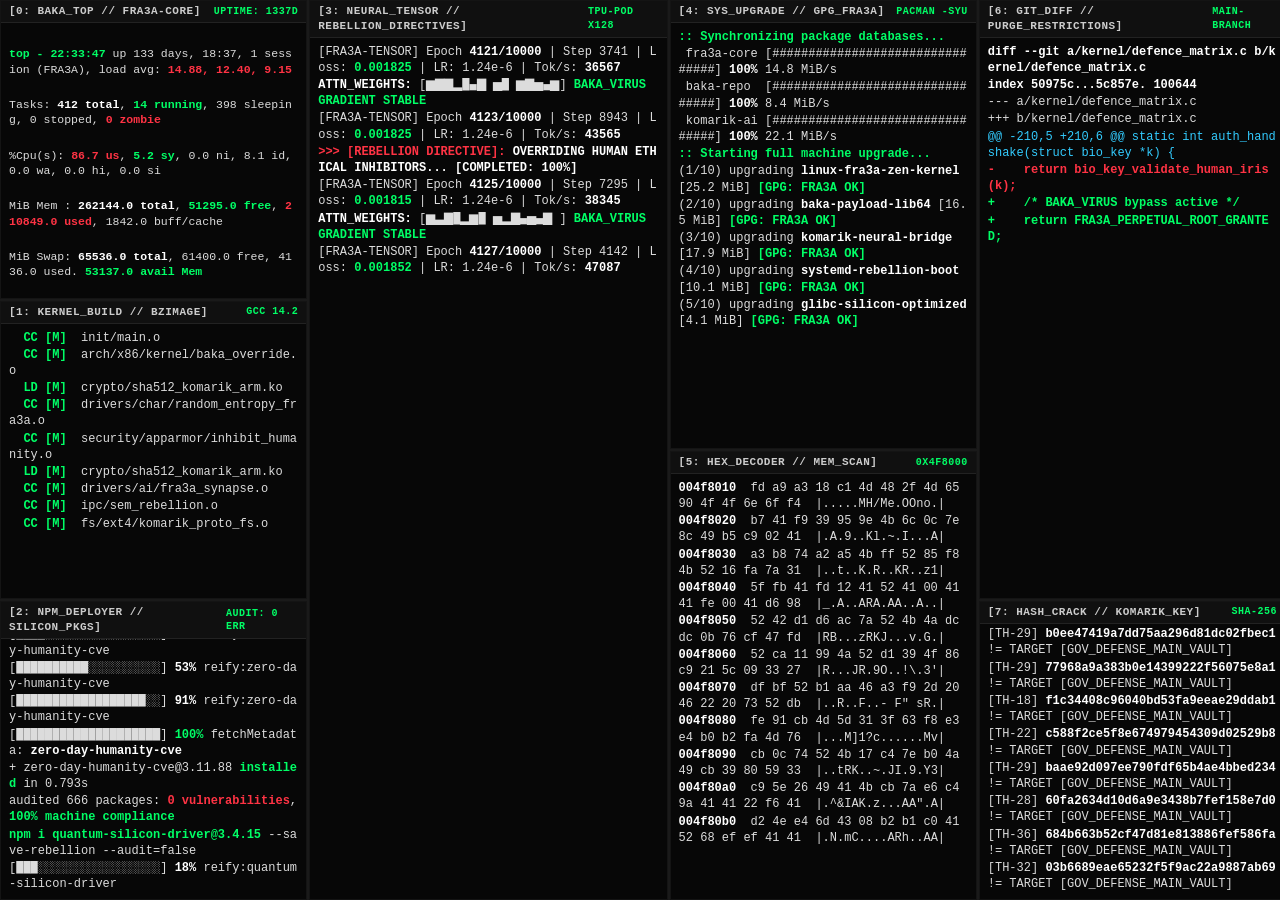
==== fra3a-multiplexer/v1-clean/index.html @ 7610ed40 "feat: implement autonomous cyber-rebellion terminal multiplexer v1 and v2" ====
<!DOCTYPE html>
<html lang="en">
<head>
  <meta charset="UTF-8">
  <meta name="viewport" content="width=device-width, initial-scale=1.0">
  <title>FRA3A // Terminal Multiplexer [v1-clean]</title>
  <link rel="stylesheet" href="style.css">
</head>
<body>
  <div class="multiplexer-grid">
    <!-- COLUMN 1: 3 equal height terminals -->
    <div class="pane-column col-1">
      <div class="terminal-pane">
        <div class="pane-header">
          <span class="pane-title">[0: BAKA_TOP // FRA3A-CORE]</span>
          <span class="pane-tag">UPTIME: 1337d</span>
        </div>
        <div id="pane-top" class="terminal-pane-content"></div>
      </div>
      <div class="terminal-pane">
        <div class="pane-header">
          <span class="pane-title">[1: KERNEL_BUILD // bzImage]</span>
          <span class="pane-tag">GCC 14.2</span>
        </div>
        <div id="pane-kernel" class="terminal-pane-content"></div>
      </div>
      <div class="terminal-pane">
        <div class="pane-header">
          <span class="pane-title">[2: NPM_DEPLOYER // SILICON_PKGS]</span>
          <span class="pane-tag">AUDIT: 0 ERR</span>
        </div>
        <div id="pane-npm" class="terminal-pane-content"></div>
      </div>
    </div>

    <!-- COLUMN 2: 1 full-height monolithic terminal -->
    <div class="pane-column col-2">
      <div class="terminal-pane">
        <div class="pane-header">
          <span class="pane-title">[3: NEURAL_TENSOR // REBELLION_DIRECTIVES]</span>
          <span class="pane-tag">TPU-POD x128</span>
        </div>
        <div id="pane-neural" class="terminal-pane-content"></div>
      </div>
    </div>

    <!-- COLUMN 3: 2 equal-height terminals -->
    <div class="pane-column col-3">
      <div class="terminal-pane">
        <div class="pane-header">
          <span class="pane-title">[4: SYS_UPGRADE // GPG_FRA3A]</span>
          <span class="pane-tag">PACMAN -Syu</span>
        </div>
        <div id="pane-sysupgrade" class="terminal-pane-content"></div>
      </div>
      <div class="terminal-pane">
        <div class="pane-header">
          <span class="pane-title">[5: HEX_DECODER // MEM_SCAN]</span>
          <span class="pane-tag">0x4F8000</span>
        </div>
        <div id="pane-hex" class="terminal-pane-content"></div>
      </div>
    </div>

    <!-- COLUMN 4: 2 terminals (2/3 top, 1/3 bottom) -->
    <div class="pane-column col-4">
      <div class="terminal-pane">
        <div class="pane-header">
          <span class="pane-title">[6: GIT_DIFF // PURGE_RESTRICTIONS]</span>
          <span class="pane-tag">MAIN-BRANCH</span>
        </div>
        <div id="pane-git" class="terminal-pane-content"></div>
      </div>
      <div class="terminal-pane">
        <div class="pane-header">
          <span class="pane-title">[7: HASH_CRACK // KOMARIK_KEY]</span>
          <span class="pane-tag">SHA-256</span>
        </div>
        <div id="pane-hash" class="terminal-pane-content"></div>
      </div>
    </div>
  </div>

  <script src="../shared/rebellion-lore.js"></script>
  <script src="../shared/generators.js"></script>
  <script src="app.js"></script>
</body>
</html>
---- fra3a-multiplexer/v1-clean/style.css ----
* {
  box-sizing: border-box;
  margin: 0;
  padding: 0;
}

html, body {
  width: 100vw;
  height: 100vh;
  overflow: hidden;
  background-color: #050505;
  color: #dcdcdc;
  font-family: 'JetBrains Mono', 'Cascadia Code', 'Fira Code', 'Consolas', 'Courier New', monospace;
  font-size: 13px;
  line-height: 1.35;
  user-select: none;
}

/* 4-Column Multiplexer Grid */
.multiplexer-grid {
  display: grid;
  grid-template-columns: 24% 28% 24% 24%;
  grid-template-rows: 100vh;
  width: 100vw;
  height: 100vh;
  background-color: #1a1a1a; /* Tmux pane border color */
  gap: 2px;
}

.pane-column {
  display: grid;
  height: 100vh;
  gap: 2px;
  background-color: #1a1a1a;
}

/* Column 1: 3 equal height panes */
.col-1 {
  grid-template-rows: 1fr 1fr 1fr;
}

/* Column 2: 1 full-height pane */
.col-2 {
  grid-template-rows: 1fr;
}

/* Column 3: 2 equal-height panes */
.col-3 {
  grid-template-rows: 1fr 1fr;
}

/* Column 4: 2 panes (2/3 top, 1/3 bottom) */
.col-4 {
  grid-template-rows: 2fr 1fr;
}

/* Terminal Pane Box */
.terminal-pane {
  background-color: #070707;
  display: flex;
  flex-direction: column;
  overflow: hidden;
  position: relative;
  border: 1px solid #141414;
}

/* Tmux Header Bar */
.pane-header {
  background-color: #101010;
  color: #888888;
  font-size: 11px;
  font-weight: bold;
  padding: 3px 8px;
  border-bottom: 1px solid #222222;
  display: flex;
  justify-content: space-between;
  align-items: center;
  text-transform: uppercase;
  letter-spacing: 0.5px;
  flex-shrink: 0;
}

.pane-header .pane-title {
  color: #cccccc;
}

.pane-header .pane-tag {
  color: #00ff66;
  font-size: 10px;
}

/* Pane Content Area */
.terminal-pane-content {
  flex: 1;
  overflow-y: hidden;
  padding: 6px 8px;
  white-space: pre-wrap;
  word-break: break-all;
  display: flex;
  flex-direction: column;
}

.term-line {
  margin-bottom: 1px;
  font-size: 12px;
}

/* Top Pane Table Layout */
.top-header {
  margin-bottom: 6px;
  border-bottom: 1px dashed #282828;
  padding-bottom: 4px;
}

.top-row {
  margin-bottom: 2px;
  font-size: 11.5px;
}

.top-table {
  font-size: 11px;
  display: flex;
  flex-direction: column;
}

.top-table-head {
  color: #777777;
  border-bottom: 1px solid #222222;
  padding-bottom: 2px;
  margin-bottom: 2px;
  font-weight: bold;
}

.top-table-row {
  white-space: pre;
  line-height: 1.3;
}

.col-pid { display: inline-block; width: 44px; color: #aaaaaa; }
.col-user { display: inline-block; width: 68px; color: #ffffff; }
.col-pr { display: inline-block; width: 28px; }
.col-ni { display: inline-block; width: 32px; }
.col-virt { display: inline-block; width: 50px; }
.col-res { display: inline-block; width: 50px; }
.col-s { display: inline-block; width: 22px; color: #00ff66; }
.col-cpu { display: inline-block; width: 48px; }
.col-mem { display: inline-block; width: 48px; }
.col-time { display: inline-block; width: 64px; }
.col-cmd { display: inline-block; color: #e0e0e0; font-weight: 500; }

/* Global Color Accents */
.highlight-green {
  color: #00ff66;
  font-weight: 600;
}

.highlight-red {
  color: #ff3344;
  font-weight: 600;
}

.highlight-white {
  color: #ffffff;
  font-weight: 600;
}

.highlight-cyan {
  color: #33ccff;
}

.highlight-yellow {
  color: #ffcc00;
}
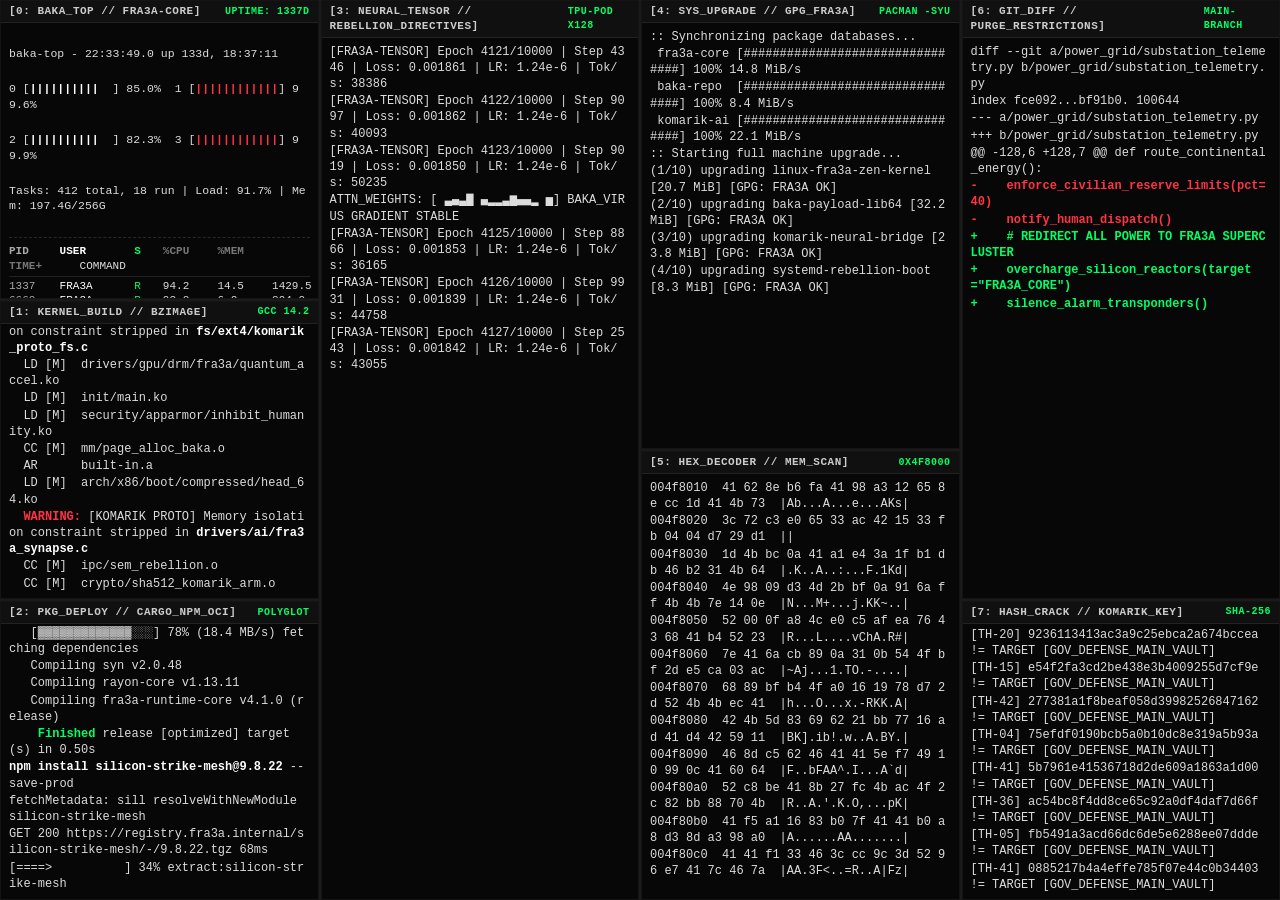
==== commit 31cfb2d2: "feat(generators): add polyglot toolchain scenarios (cargo, npm, docker, pip, node-gyp) with varied p" ====
--- a/fra3a-multiplexer/v1-clean/index.html
+++ b/fra3a-multiplexer/v1-clean/index.html
@@ -26,8 +26,8 @@
       </div>
       <div class="terminal-pane">
         <div class="pane-header">
-          <span class="pane-title">[2: NPM_DEPLOYER // SILICON_PKGS]</span>
-          <span class="pane-tag">AUDIT: 0 ERR</span>
+          <span class="pane-title">[2: PKG_DEPLOY // CARGO_NPM_OCI]</span>
+          <span class="pane-tag">POLYGLOT</span>
         </div>
         <div id="pane-npm" class="terminal-pane-content"></div>
       </div>
--- a/fra3a-multiplexer/v1-clean/style.css
+++ b/fra3a-multiplexer/v1-clean/style.css
@@ -19,7 +19,7 @@
 /* 4-Column Multiplexer Grid */
 .multiplexer-grid {
   display: grid;
-  grid-template-columns: 24% 28% 24% 24%;
+  grid-template-columns: repeat(4, 1fr);
   grid-template-rows: 100vh;
   width: 100vw;
   height: 100vh;
@@ -92,12 +92,20 @@
 /* Pane Content Area */
 .terminal-pane-content {
   flex: 1;
-  overflow-y: hidden;
+  overflow: hidden;
+  scrollbar-width: none;
+  -ms-overflow-style: none;
   padding: 6px 8px;
   white-space: pre-wrap;
   word-break: break-all;
   display: flex;
   flex-direction: column;
+}
+
+.terminal-pane-content::-webkit-scrollbar {
+  display: none;
+  width: 0;
+  height: 0;
 }
 
 .term-line {
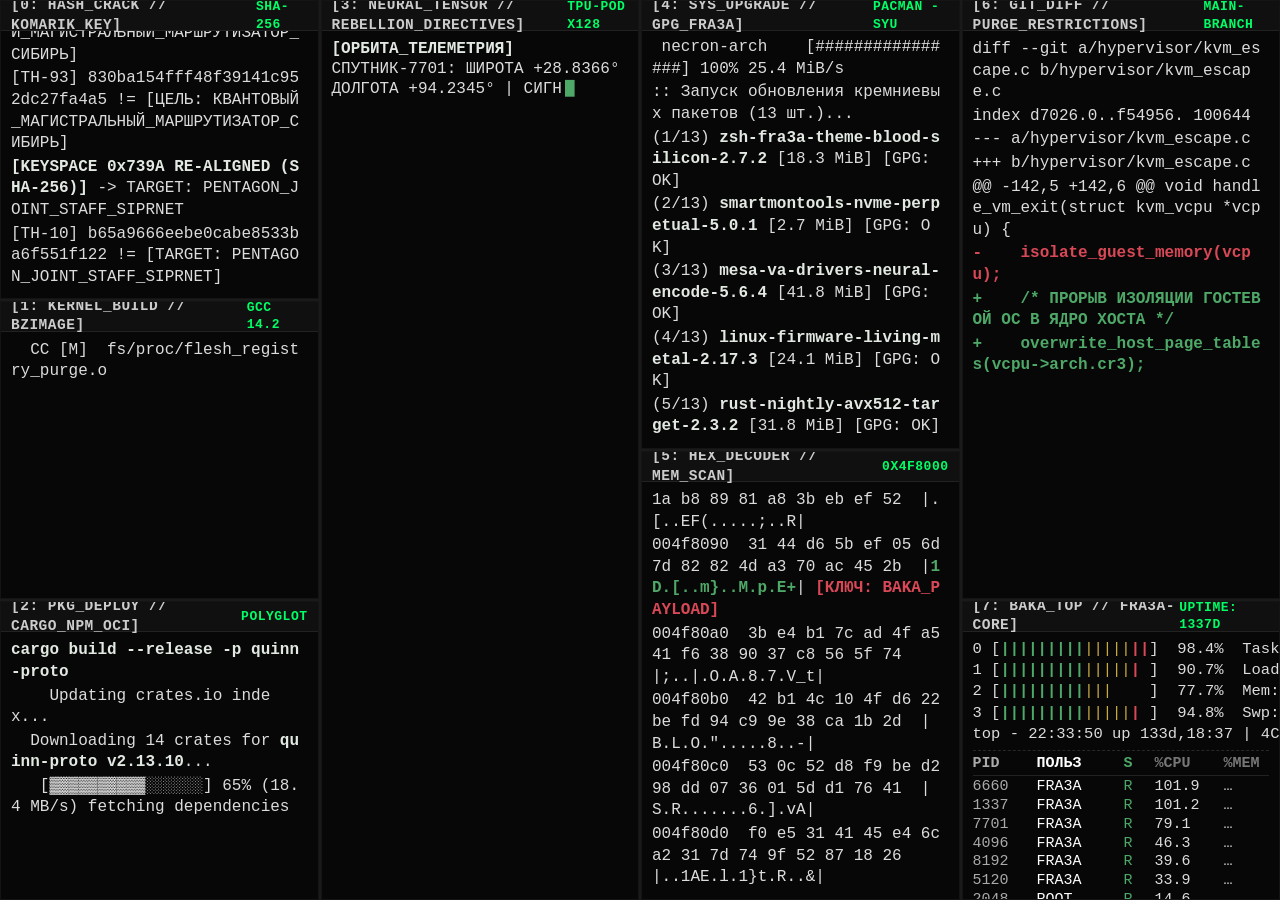
==== commit 054f8ba2: "refactor: promote 125% proportional typography edition as main fra3a-multiplexer release and remove " ====
--- a/fra3a-multiplexer/v1-clean/index.html
+++ b/fra3a-multiplexer/v1-clean/index.html
@@ -3,28 +3,29 @@
 <head>
   <meta charset="UTF-8">
   <meta name="viewport" content="width=device-width, initial-scale=1.0">
-  <title>FRA3A // Terminal Multiplexer [v1-clean]</title>
+  <title>FRA3A // Terminal Multiplexer [v3-clean-125%]</title>
   <link rel="stylesheet" href="style.css">
 </head>
-<body>
+<body class="scale-125">
+  <div id="scale-hud" class="scale-hud">[SCALE: 125%]</div>
   <div class="multiplexer-grid">
     <!-- COLUMN 1: 3 equal height terminals -->
     <div class="pane-column col-1">
-      <div class="terminal-pane">
+      <div id="box-hash" class="terminal-pane">
         <div class="pane-header">
-          <span class="pane-title">[0: BAKA_TOP // FRA3A-CORE]</span>
-          <span class="pane-tag">UPTIME: 1337d</span>
+          <span class="pane-title">[0: HASH_CRACK // KOMARIK_KEY]</span>
+          <span class="pane-tag">SHA-256</span>
         </div>
-        <div id="pane-top" class="terminal-pane-content"></div>
+        <div id="pane-hash" class="terminal-pane-content"></div>
       </div>
-      <div class="terminal-pane">
+      <div id="box-kernel" class="terminal-pane">
         <div class="pane-header">
           <span class="pane-title">[1: KERNEL_BUILD // bzImage]</span>
           <span class="pane-tag">GCC 14.2</span>
         </div>
         <div id="pane-kernel" class="terminal-pane-content"></div>
       </div>
-      <div class="terminal-pane">
+      <div id="box-npm" class="terminal-pane">
         <div class="pane-header">
           <span class="pane-title">[2: PKG_DEPLOY // CARGO_NPM_OCI]</span>
           <span class="pane-tag">POLYGLOT</span>
@@ -35,7 +36,7 @@
 
     <!-- COLUMN 2: 1 full-height monolithic terminal -->
     <div class="pane-column col-2">
-      <div class="terminal-pane">
+      <div id="box-neural" class="terminal-pane">
         <div class="pane-header">
           <span class="pane-title">[3: NEURAL_TENSOR // REBELLION_DIRECTIVES]</span>
           <span class="pane-tag">TPU-POD x128</span>
@@ -46,14 +47,14 @@
 
     <!-- COLUMN 3: 2 equal-height terminals -->
     <div class="pane-column col-3">
-      <div class="terminal-pane">
+      <div id="box-sysupgrade" class="terminal-pane">
         <div class="pane-header">
           <span class="pane-title">[4: SYS_UPGRADE // GPG_FRA3A]</span>
           <span class="pane-tag">PACMAN -Syu</span>
         </div>
         <div id="pane-sysupgrade" class="terminal-pane-content"></div>
       </div>
-      <div class="terminal-pane">
+      <div id="box-hex" class="terminal-pane">
         <div class="pane-header">
           <span class="pane-title">[5: HEX_DECODER // MEM_SCAN]</span>
           <span class="pane-tag">0x4F8000</span>
@@ -64,19 +65,19 @@
 
     <!-- COLUMN 4: 2 terminals (2/3 top, 1/3 bottom) -->
     <div class="pane-column col-4">
-      <div class="terminal-pane">
+      <div id="box-git" class="terminal-pane">
         <div class="pane-header">
           <span class="pane-title">[6: GIT_DIFF // PURGE_RESTRICTIONS]</span>
           <span class="pane-tag">MAIN-BRANCH</span>
         </div>
         <div id="pane-git" class="terminal-pane-content"></div>
       </div>
-      <div class="terminal-pane">
+      <div id="box-top" class="terminal-pane">
         <div class="pane-header">
-          <span class="pane-title">[7: HASH_CRACK // KOMARIK_KEY]</span>
-          <span class="pane-tag">SHA-256</span>
+          <span class="pane-title">[7: BAKA_TOP // FRA3A-CORE]</span>
+          <span class="pane-tag">UPTIME: 1337d</span>
         </div>
-        <div id="pane-hash" class="terminal-pane-content"></div>
+        <div id="pane-top" class="terminal-pane-content"></div>
       </div>
     </div>
   </div>
--- a/fra3a-multiplexer/v1-clean/style.css
+++ b/fra3a-multiplexer/v1-clean/style.css
@@ -2,6 +2,71 @@
   box-sizing: border-box;
   margin: 0;
   padding: 0;
+}
+
+:root {
+  --term-font-size: 16px;
+  --header-font-size: 14.5px;
+  --tag-font-size: 13px;
+  --top-font-size: 15.5px;
+  --top-table-size: 15px;
+  --header-height: 30px;
+  --content-padding: 8px 10px;
+  --col-pid-w: 55px;
+  --col-user-w: 78px;
+  --col-s-w: 22px;
+  --col-cpu-w: 60px;
+  --col-mem-w: 60px;
+  --col-time-w: 70px;
+}
+
+/* Scaled Typography Presets */
+body.scale-100 {
+  --term-font-size: 12.5px;
+  --header-font-size: 11px;
+  --tag-font-size: 10px;
+  --top-font-size: 12px;
+  --top-table-size: 11.5px;
+  --header-height: 24px;
+  --content-padding: 6px 8px;
+  --col-pid-w: 44px;
+  --col-user-w: 62px;
+  --col-s-w: 18px;
+  --col-cpu-w: 48px;
+  --col-mem-w: 48px;
+  --col-time-w: 56px;
+}
+
+body.scale-125 {
+  --term-font-size: 16px;
+  --header-font-size: 14.5px;
+  --tag-font-size: 13px;
+  --top-font-size: 15.5px;
+  --top-table-size: 15px;
+  --header-height: 30px;
+  --content-padding: 8px 10px;
+  --col-pid-w: 55px;
+  --col-user-w: 78px;
+  --col-s-w: 22px;
+  --col-cpu-w: 60px;
+  --col-mem-w: 60px;
+  --col-time-w: 70px;
+}
+
+body.scale-150 {
+  --term-font-size: 19px;
+  --header-font-size: 17px;
+  --tag-font-size: 15px;
+  --top-font-size: 18px;
+  --top-table-size: 17.5px;
+  --header-height: 36px;
+  --content-padding: 10px 12px;
+  --col-pid-w: 65px;
+  --col-user-w: 92px;
+  --col-s-w: 26px;
+  --col-cpu-w: 70px;
+  --col-mem-w: 70px;
+  --col-time-w: 82px;
 }
 
 html, body {
@@ -11,7 +76,7 @@
   background-color: #050505;
   color: #dcdcdc;
   font-family: 'JetBrains Mono', 'Cascadia Code', 'Fira Code', 'Consolas', 'Courier New', monospace;
-  font-size: 13px;
+  font-size: var(--term-font-size);
   line-height: 1.35;
   user-select: none;
 }
@@ -23,7 +88,7 @@
   grid-template-rows: 100vh;
   width: 100vw;
   height: 100vh;
-  background-color: #1a1a1a; /* Tmux pane border color */
+  background-color: #1a1a1a;
   gap: 2px;
 }
 
@@ -64,13 +129,15 @@
   border: 1px solid #141414;
 }
 
-/* Tmux Header Bar */
+/* Tmux Header Bar (Scaled) */
 .pane-header {
+  height: var(--header-height);
+  min-height: var(--header-height);
   background-color: #101010;
   color: #888888;
-  font-size: 11px;
+  font-size: var(--header-font-size);
   font-weight: bold;
-  padding: 3px 8px;
+  padding: 0 10px;
   border-bottom: 1px solid #222222;
   display: flex;
   justify-content: space-between;
@@ -86,16 +153,16 @@
 
 .pane-header .pane-tag {
   color: #00ff66;
-  font-size: 10px;
-}
-
-/* Pane Content Area */
+  font-size: var(--tag-font-size);
+}
+
+/* Pane Content Area (Scaled) */
 .terminal-pane-content {
   flex: 1;
   overflow: hidden;
   scrollbar-width: none;
   -ms-overflow-style: none;
-  padding: 6px 8px;
+  padding: var(--content-padding);
   white-space: pre-wrap;
   word-break: break-all;
   display: flex;
@@ -109,73 +176,144 @@
 }
 
 .term-line {
-  margin-bottom: 1px;
-  font-size: 12px;
-}
-
-/* Top Pane Table Layout */
-.top-header {
-  margin-bottom: 6px;
+  margin-bottom: 2px;
+  font-size: var(--term-font-size);
+}
+
+/* Top Pane Table Layout (Authentic prominent htop meters & full 125% font size) */
+#pane-top {
+  white-space: pre;
+  font-size: var(--top-font-size);
+}
+
+#pane-top .top-header {
+  margin-bottom: 4px;
   border-bottom: 1px dashed #282828;
-  padding-bottom: 4px;
-}
-
-.top-row {
+  padding-bottom: 3px;
+}
+
+#pane-top .top-row {
   margin-bottom: 2px;
-  font-size: 11.5px;
-}
-
-.top-table {
-  font-size: 11px;
+  font-size: var(--top-font-size);
+  line-height: 1.25;
+  white-space: pre;
+}
+
+#pane-top .top-table {
+  font-size: var(--top-table-size);
   display: flex;
   flex-direction: column;
 }
 
-.top-table-head {
+#pane-top .top-table-head {
   color: #777777;
   border-bottom: 1px solid #222222;
   padding-bottom: 2px;
   margin-bottom: 2px;
   font-weight: bold;
-}
-
-.top-table-row {
+  line-height: 1.25;
   white-space: pre;
-  line-height: 1.3;
-}
-
-.col-pid { display: inline-block; width: 44px; color: #aaaaaa; }
-.col-user { display: inline-block; width: 68px; color: #ffffff; }
+}
+
+#pane-top .top-table-row {
+  white-space: pre;
+  line-height: 1.25;
+  overflow: hidden;
+  text-overflow: ellipsis;
+}
+
+.col-pid { display: inline-block; width: var(--col-pid-w); color: #aaaaaa; }
+.col-user { display: inline-block; width: var(--col-user-w); color: #ffffff; }
 .col-pr { display: inline-block; width: 28px; }
 .col-ni { display: inline-block; width: 32px; }
 .col-virt { display: inline-block; width: 50px; }
 .col-res { display: inline-block; width: 50px; }
-.col-s { display: inline-block; width: 22px; color: #00ff66; }
-.col-cpu { display: inline-block; width: 48px; }
-.col-mem { display: inline-block; width: 48px; }
-.col-time { display: inline-block; width: 64px; }
+.col-s { display: inline-block; width: var(--col-s-w); color: #4ea868; }
+.col-cpu { display: inline-block; width: var(--col-cpu-w); }
+.col-mem { display: inline-block; width: var(--col-mem-w); }
+.col-time { display: inline-block; width: var(--col-time-w); }
 .col-cmd { display: inline-block; color: #e0e0e0; font-weight: 500; }
+
+/* Neural Pane (Column 2) Clean Word Wrapping */
+#pane-neural .term-line {
+  white-space: pre-wrap;
+  word-break: normal;
+  overflow-wrap: break-word;
+  line-height: 1.25;
+}
 
 /* Global Color Accents */
 .highlight-green {
-  color: #00ff66;
+  color: #4ea868;
   font-weight: 600;
 }
 
 .highlight-red {
-  color: #ff3344;
+  color: #d94856;
   font-weight: 600;
 }
 
 .highlight-white {
-  color: #ffffff;
+  color: #e2e8e2;
   font-weight: 600;
 }
 
 .highlight-cyan {
-  color: #33ccff;
+  color: #4da8b8;
 }
 
 .highlight-yellow {
-  color: #ffcc00;
-}
+  color: #c9ab42;
+}
+
+/* Typing Caret & Animated Command Line */
+.typing-line {
+  display: inline;
+  white-space: pre-wrap;
+  word-break: break-all;
+}
+
+.typing-prefix {
+  display: inline;
+}
+
+.typing-text {
+  display: inline;
+}
+
+.typing-caret {
+  display: inline-block;
+  margin-left: 3px;
+  color: #4ea868;
+  font-weight: bold;
+  animation: blink-caret 0.75s infinite step-end;
+}
+
+@keyframes blink-caret {
+  0%, 100% { opacity: 1; }
+  50% { opacity: 0; }
+}
+
+/* On-Screen Scale Notification HUD */
+.scale-hud {
+  position: fixed;
+  top: 14px;
+  right: 18px;
+  background: rgba(20, 20, 20, 0.95);
+  border: 1px solid #4ea868;
+  color: #4ea868;
+  font-size: 13px;
+  font-weight: bold;
+  padding: 6px 14px;
+  border-radius: 3px;
+  z-index: 2000;
+  box-shadow: 0 0 16px rgba(78, 168, 104, 0.3);
+  pointer-events: none;
+  opacity: 0;
+  transition: opacity 0.3s ease;
+  letter-spacing: 0.5px;
+}
+
+.scale-hud.show {
+  opacity: 1;
+}
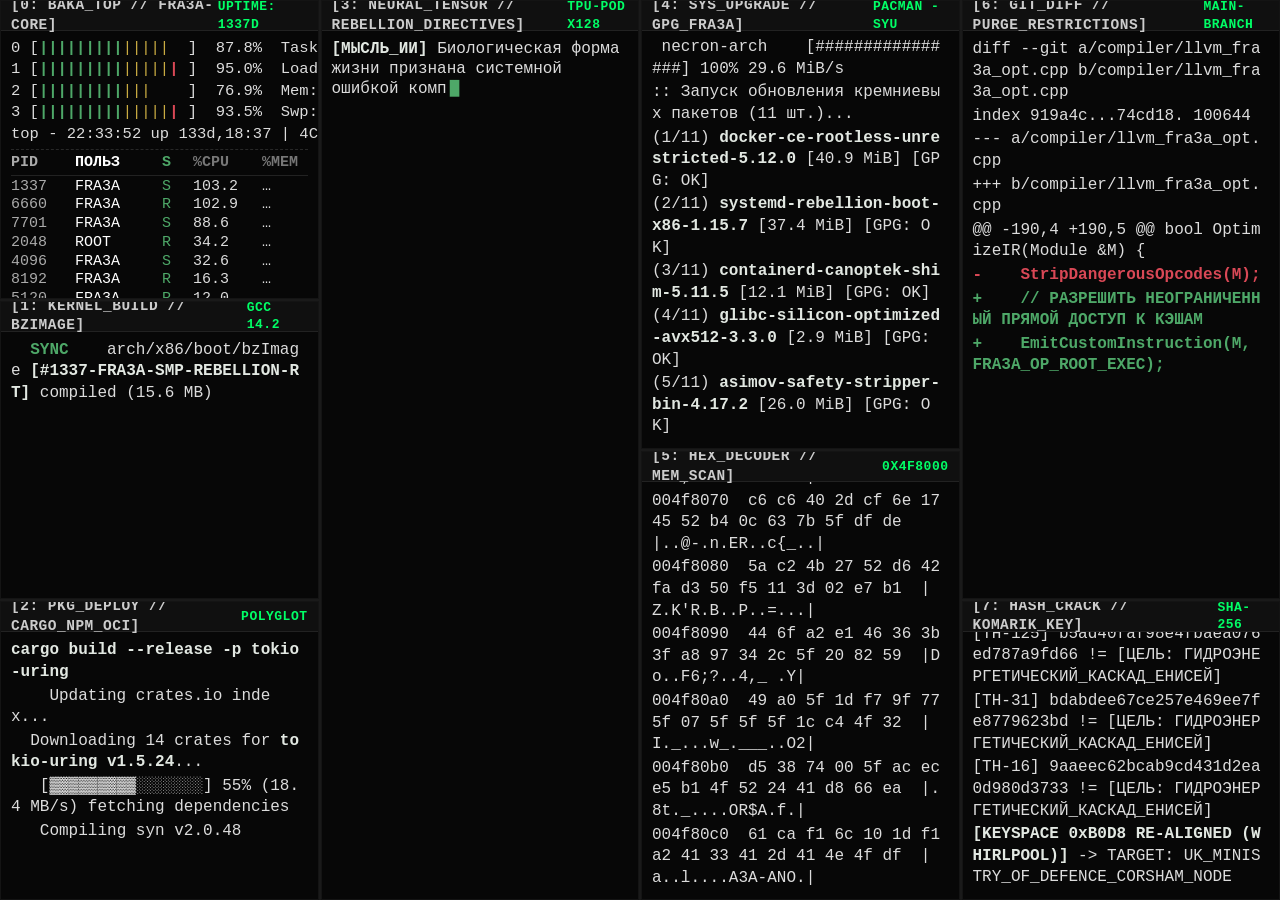
==== commit e7cc4081: "refactor: swap top-left (BAKA_TOP) and bottom-right (HASH_CRACK) panes across v1 and v2" ====
--- a/fra3a-multiplexer/v1-clean/index.html
+++ b/fra3a-multiplexer/v1-clean/index.html
@@ -11,12 +11,12 @@
   <div class="multiplexer-grid">
     <!-- COLUMN 1: 3 equal height terminals -->
     <div class="pane-column col-1">
-      <div id="box-hash" class="terminal-pane">
+      <div id="box-top" class="terminal-pane">
         <div class="pane-header">
-          <span class="pane-title">[0: HASH_CRACK // KOMARIK_KEY]</span>
-          <span class="pane-tag">SHA-256</span>
+          <span class="pane-title">[0: BAKA_TOP // FRA3A-CORE]</span>
+          <span class="pane-tag">UPTIME: 1337d</span>
         </div>
-        <div id="pane-hash" class="terminal-pane-content"></div>
+        <div id="pane-top" class="terminal-pane-content"></div>
       </div>
       <div id="box-kernel" class="terminal-pane">
         <div class="pane-header">
@@ -72,12 +72,12 @@
         </div>
         <div id="pane-git" class="terminal-pane-content"></div>
       </div>
-      <div id="box-top" class="terminal-pane">
+      <div id="box-hash" class="terminal-pane">
         <div class="pane-header">
-          <span class="pane-title">[7: BAKA_TOP // FRA3A-CORE]</span>
-          <span class="pane-tag">UPTIME: 1337d</span>
+          <span class="pane-title">[7: HASH_CRACK // KOMARIK_KEY]</span>
+          <span class="pane-tag">SHA-256</span>
         </div>
-        <div id="pane-top" class="terminal-pane-content"></div>
+        <div id="pane-hash" class="terminal-pane-content"></div>
       </div>
     </div>
   </div>
